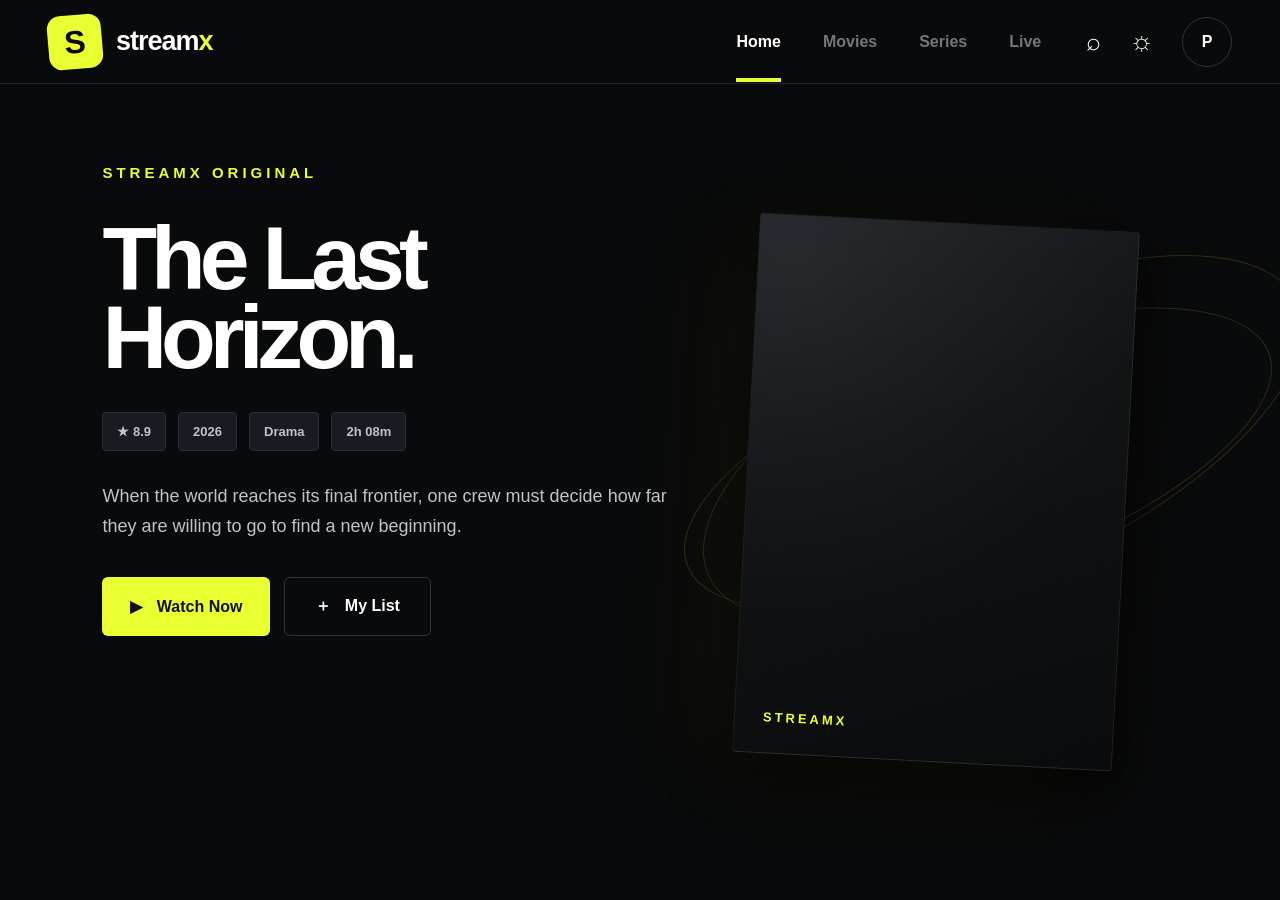
==== index.html @ 81b60640 "Initial commit" ====
<!DOCTYPE html>
<html lang="en">

<head>

    <meta charset="UTF-8">

    <meta name="viewport"
          content="width=device-width, initial-scale=1.0">

    <title>StreamX | Home</title>

    <!-- Separate CSS file -->
    <link rel="stylesheet" href="home.css">

</head>


<body>


    <!-- =====================================================
         NAVBAR
         ===================================================== -->

    <header class="navbar">


        <!-- LOGO -->

        <div class="logo">

            <div class="logo-box">
                S
            </div>

            <div class="logo-text">
                stream<span>x</span>
            </div>

        </div>



        <div class="nav-area">


            <!-- NAVIGATION -->

            <nav class="nav-links">


                <!-- DOES NOT WORK -->

                <span class="nav-link active">
                    Home
                </span>


                


                <!-- ONLY MOVIES WORKS -->

                <a href="movies.html"
                   class="working-link">

                    Movies

                </a>


                <!-- ONLY SERIES WORKS -->

                <a href="series.html"
                   class="working-link">

                    Series

                </a>


                <!-- DOES NOT WORK -->

                <span class="nav-link">
                    Live
                </span>


            </nav>



            <!-- RIGHT SIDE ICONS -->

            <div class="nav-actions">


                <!-- DOES NOT WORK -->

                <span class="nav-icon">
                    ⌕
                </span>


                <!-- DOES NOT WORK -->

                <span class="nav-icon sun">
                    ☼
                </span>


                <!-- DOES NOT WORK -->

                <span class="profile">
                    P
                </span>


            </div>


        </div>


    </header>



    <!-- =====================================================
         HERO SECTION
         ===================================================== -->

    <main class="hero">


        <!-- LEFT SIDE -->

        <div class="hero-left">


            <div class="original">
                STREAMX ORIGINAL
            </div>



            <!-- FEATURED MOVIE TITLE -->

            <h1 class="hero-title">

                The Last<br>
                Horizon.

            </h1>



            <!-- MOVIE INFORMATION -->

            <div class="movie-info">


                <div class="info-box">
                    ★ 8.9
                </div>


                <div class="info-box">
                    2026
                </div>


                <div class="info-box">
                    Drama
                </div>


                <div class="info-box">
                    2h 08m
                </div>


            </div>



            <!-- DESCRIPTION -->

            <p class="description">

                When the world reaches its final frontier,
                one crew must decide how far they are willing
                to go to find a new beginning.

            </p>



            <!-- HERO BUTTONS -->

            <div class="hero-buttons">


                <!-- DOES NOT WORK -->

                <button class="watch-button">

                    <span>▶</span>

                    Watch Now

                </button>


                <!-- DOES NOT WORK -->

                <button class="list-button">

                    ＋ &nbsp; My List

                </button>


            </div>


        </div>



        <!-- RIGHT SIDE -->

        <div class="hero-right">


            <!-- DECORATIVE ORBITS -->

            <div class="orbit"></div>

            <div class="orbit two"></div>



            <!-- POSTER CONTAINER -->

            <div class="poster">

                <div class="poster-label">

                    STREAMX

                </div>

            </div>


        </div>


    </main>


</body>

</html>
---- home.css ----
/* =========================================================
   STREAMX - SHARED CSS
   ========================================================= */

* {
    margin: 0;
    padding: 0;
    box-sizing: border-box;
}

body {
    background: #090a0b;
    color: white;
    font-family: Arial, Helvetica, sans-serif;
    min-height: 100vh;
}


/* =========================================================
   LOGO
   ========================================================= */

.logo {
    display: flex;
    align-items: center;
    gap: 14px;
    font-size: 27px;
    font-weight: 800;
}

.logo-box {
    width: 54px;
    height: 54px;
    background: #eaff32;
    color: #090a0b;
    border-radius: 13px;

    display: flex;
    align-items: center;
    justify-content: center;

    font-size: 32px;
    font-weight: 900;

    transform: rotate(-5deg);
}

.logo-text {
    letter-spacing: -1px;
}

.logo-text span {
    color: #eaff32;
}


/* =========================================================
   HOMEPAGE NAVBAR
   ========================================================= */

.navbar {
    height: 84px;

    border-bottom: 1px solid #202225;

    display: flex;
    align-items: center;
    justify-content: space-between;

    padding: 0 48px;

    background: #090a0b;
}

.nav-area {
    display: flex;
    align-items: center;
    gap: 45px;
}

.nav-links {
    display: flex;
    align-items: center;
    gap: 42px;
}


/* ---------------------------------------------------------
   NON-WORKING NAV ITEMS
   --------------------------------------------------------- */

.nav-link {
    color: #74767b;

    font-size: 16px;
    font-weight: 600;

    text-decoration: none;

    cursor: default;

    position: relative;
    padding: 31px 0;
}


/* Home is shown as active */

.nav-link.active {
    color: white;
}

.nav-link.active::after {
    content: "";

    position: absolute;

    left: 0;
    right: 0;
    bottom: 0;

    height: 4px;

    background: #eaff32;
}


/* ---------------------------------------------------------
   WORKING MOVIES + SERIES LINKS
   --------------------------------------------------------- */

.working-link {
    color: #74767b;

    font-size: 16px;
    font-weight: 600;

    text-decoration: none;

    transition: 0.2s;
}

.working-link:hover {
    color: white;
}


/* =========================================================
   NAVIGATION ICONS
   ========================================================= */

.nav-actions {
    display: flex;
    align-items: center;
    gap: 28px;
}

.nav-icon {
    color: white;

    font-size: 25px;

    cursor: default;
}

.sun {
    font-size: 27px;
}

.profile {
    width: 50px;
    height: 50px;

    border: 1px solid #303338;

    border-radius: 50%;

    display: flex;
    align-items: center;
    justify-content: center;

    font-weight: bold;
    color: white;

    cursor: default;
}


/* =========================================================
   HOMEPAGE HERO
   ========================================================= */

.hero {
    min-height: calc(100vh - 84px);

    display: flex;

    position: relative;

    overflow: hidden;

    padding: 70px 8%;
}

.hero-left {
    width: 55%;

    padding-top: 10px;

    z-index: 2;
}

.original {
    color: #eaff32;

    font-size: 15px;

    font-weight: 900;

    letter-spacing: 4px;

    margin-bottom: 38px;
}

.hero-title {
    font-size: clamp(65px, 7vw, 115px);

    line-height: 0.88;

    letter-spacing: -6px;

    font-weight: 900;

    max-width: 650px;

    margin-bottom: 35px;
}


/* =========================================================
   HERO INFORMATION
   ========================================================= */

.movie-info {
    display: flex;

    gap: 12px;

    margin-bottom: 30px;
}

.info-box {
    background: #181b1f;

    border: 1px solid #292d31;

    border-radius: 4px;

    padding: 11px 14px;

    color: #bfc2c7;

    font-size: 13px;

    font-weight: 600;
}

.description {
    color: #bfc3ca;

    font-size: 18px;

    line-height: 1.7;

    max-width: 700px;

    margin-bottom: 35px;
}


/* =========================================================
   HERO BUTTONS
   ========================================================= */

.hero-buttons {
    display: flex;

    gap: 14px;
}

.watch-button {
    border: none;

    background: #eaff32;

    color: #101112;

    font-size: 16px;

    font-weight: 800;

    padding: 18px 28px;

    border-radius: 6px;

    cursor: pointer;
}

.watch-button span {
    margin-right: 10px;
}

.list-button {
    background: transparent;

    border: 1px solid #303338;

    color: white;

    padding: 18px 30px;

    border-radius: 6px;

    font-size: 16px;

    font-weight: 700;

    cursor: pointer;
}


/* =========================================================
   HERO POSTER
   ========================================================= */

.hero-right {
    width: 45%;

    position: relative;

    display: flex;

    justify-content: center;

    align-items: center;
}
.poster {
    width: 380px;
    height: 540px;
    border: 1px solid rgba(255, 255, 255, 0.07);
    background: linear-gradient(
        160deg,
        #1c2024 0%,
        #111315 40%,
        #0a0b0c 100%
    );
    transform: rotate(3deg);
    position: relative;
    overflow: hidden;
    border-radius: 4px;
    box-shadow: 
        -40px 20px 100px rgba(234, 255, 50, 0.04),
        0 20px 60px rgba(0, 0, 0, 0.8);
}

.poster::before {
    content: "";
    position: absolute;
    inset: 0;
    background: radial-gradient(
        circle at 10% 10%,
        rgba(255, 255, 255, 0.05),
        transparent 60%
    );
    pointer-events: none;
}

.poster-label {
    position: absolute;
    bottom: 28px;
    left: 28px;
    color: #eaff32;
    font-size: 13px;
    font-weight: 900;
    letter-spacing: 3px;
    z-index: 3;
}


/* =========================================================
   ORBIT EFFECT
   ========================================================= */

.orbit {
    position: absolute;

    width: 650px;
    height: 270px;

    border: 1px solid rgba(234, 255, 50, 0.15);

    border-radius: 50%;

    transform: rotate(-25deg);

    right: -150px;

    top: 150px;
}

.orbit.two {
    width: 620px;
    height: 230px;

    right: -110px;
    top: 190px;

    transform: rotate(-20deg);
}


/* =========================================================
   MOVIES / SERIES PAGE
   ========================================================= */

.page {
    padding: 55px 7%;
}

.page-title {
    font-size: 50px;

    font-weight: 900;

    margin-bottom: 10px;
}

.page-subtitle {
    color: #888b90;

    margin-bottom: 35px;
}


/* =========================================================
   FILTER BUTTONS
   ========================================================= */

.filters {
    display: flex;

    gap: 12px;

    flex-wrap: wrap;

    margin-bottom: 40px;
}

.filter-btn {
    background: #151719;

    color: #aaaeb4;

    border: 1px solid #292c30;

    padding: 11px 20px;

    border-radius: 5px;

    cursor: pointer;

    font-weight: 600;

    transition: 0.2s;
}

.filter-btn:hover,
.filter-btn.active {
    background: #eaff32;

    color: #090a0b;

    border-color: #eaff32;
}


/* =========================================================
   MOVIE & SERIES GRIDS
   ========================================================= */

.movie-grid,
.series-grid {
    display: grid;

    grid-template-columns: repeat(4, 1fr);

    gap: 25px;
}


/* =========================================================
   MOVIE + SERIES CARDS
   ========================================================= */

.movie-card,
.series-card {
    background: #111315;

    border: 1px solid #222529;

    border-radius: 8px;

    overflow: hidden;

    transition: 0.25s;

    cursor: pointer;
}

.movie-card:hover,
.series-card:hover {
    transform: translateY(-5px);

    border-color: #454a50;
}


/* =========================================================
   THUMBNAILS
   ========================================================= */

.thumbnail {
    height: 310px;

    position: relative;

    display: flex;

    align-items: flex-end;

    padding: 20px;

    overflow: hidden;

    background-size: cover;

    background-position: center;
}

.thumbnail::after {
    content: "";

    position: absolute;

    inset: 0;

    background:
        linear-gradient(
            transparent 35%,
            rgba(0, 0, 0, 0.85)
        );

    z-index: 1;
}

.thumb-title {
    position: relative;

    z-index: 2;

    font-size: 25px;

    font-weight: 900;

    color: #ffffff;

    text-shadow: 0 2px 4px rgba(0, 0, 0, 0.8);
}


/* =========================================================
   PLAY BUTTON OVERLAY
   ========================================================= */

.play-circle {
    position: absolute;

    z-index: 3;

    top: 50%;
    left: 50%;

    transform: translate(-50%, -50%);

    width: 58px;
    height: 58px;

    border-radius: 50%;

    background: #eaff32;

    color: #090a0b;

    display: flex;

    align-items: center;

    justify-content: center;

    opacity: 0;

    transition: 0.25s;

    font-size: 20px;

    padding-left: 3px;
}

.movie-card:hover .play-circle,
.series-card:hover .play-circle {
    opacity: 1;
}


/* =========================================================
   CARD CONTENT
   ========================================================= */

.card-content {
    padding: 18px;
}

.card-content h3 {
    font-size: 19px;

    margin-bottom: 8px;
}

.meta {
    color: #858990;

    font-size: 13px;

    line-height: 1.6;
}


/* =========================================================
   WATCH BUTTON
   ========================================================= */

.watch-btn {
    width: 100%;

    margin-top: 15px;

    padding: 11px;

    border: none;

    border-radius: 5px;

    background: #eaff32;

    color: #090a0b;

    font-weight: 800;

    cursor: pointer;

    transition: 0.2s;
}

.watch-btn:hover {
    opacity: 0.85;
}


/* =========================================================
   VIDEO MODAL
   ========================================================= */

.modal {
    display: none;

    position: fixed;

    inset: 0;

    background: rgba(0, 0, 0, 0.88);

    z-index: 1000;

    align-items: center;

    justify-content: center;

    padding: 20px;
}

.modal.show {
    display: flex;
}

.modal-box {
    width: min(900px, 100%);

    background: #111315;

    border: 1px solid #303338;

    border-radius: 10px;

    padding: 20px;

    position: relative;
}

.modal-box iframe {
    width: 100%;

    aspect-ratio: 16 / 9;

    display: block;

    border: none;

    border-radius: 6px;
}

.close-btn {
    position: absolute;

    top: -45px;

    right: 0;

    background: transparent;

    border: none;

    color: white;

    font-size: 30px;

    cursor: pointer;
}


/* =========================================================
   RESPONSIVE - TABLET
   ========================================================= */

@media (max-width: 1000px) {

    .navbar {
        padding: 0 25px;
    }

    .nav-links {
        gap: 18px;
    }

    .nav-area {
        gap: 20px;
    }

    .hero {
        padding: 50px 6%;
    }

    .hero-title {
        font-size: 70px;
    }

    .poster {
        width: 300px;

        height: 440px;
    }

    .movie-grid,
    .series-grid {
        grid-template-columns: repeat(3, 1fr);
    }
}


/* =========================================================
   RESPONSIVE - MOBILE
   ========================================================= */

@media (max-width: 750px) {

    .navbar {
        height: auto;

        min-height: 75px;

        padding: 15px 20px;
    }

    .nav-actions {
        display: none;
    }

    .nav-links {
        gap: 15px;
    }

    .nav-link,
    .working-link {
        font-size: 13px;
    }

    .hero {
        flex-direction: column;
    }

    .hero-left,
    .hero-right {
        width: 100%;
    }

    .hero-right {
        margin-top: 60px;
    }

    .hero-title {
        font-size: 65px;
    }

    .movie-grid,
    .series-grid {
        grid-template-columns: repeat(2, 1fr);
    }
}


/* =========================================================
   RESPONSIVE - SMALL MOBILE
   ========================================================= */

@media (max-width: 500px) {

    .movie-grid,
    .series-grid {
        grid-template-columns: 1fr;
    }

    .hero-title {
        font-size: 52px;

        letter-spacing: -3px;
    }

    .movie-info {
        flex-wrap: wrap;
    }

    .hero-buttons {
        flex-direction: column;
    }

    .watch-button,
    .list-button {
        width: 100%;
    }
}
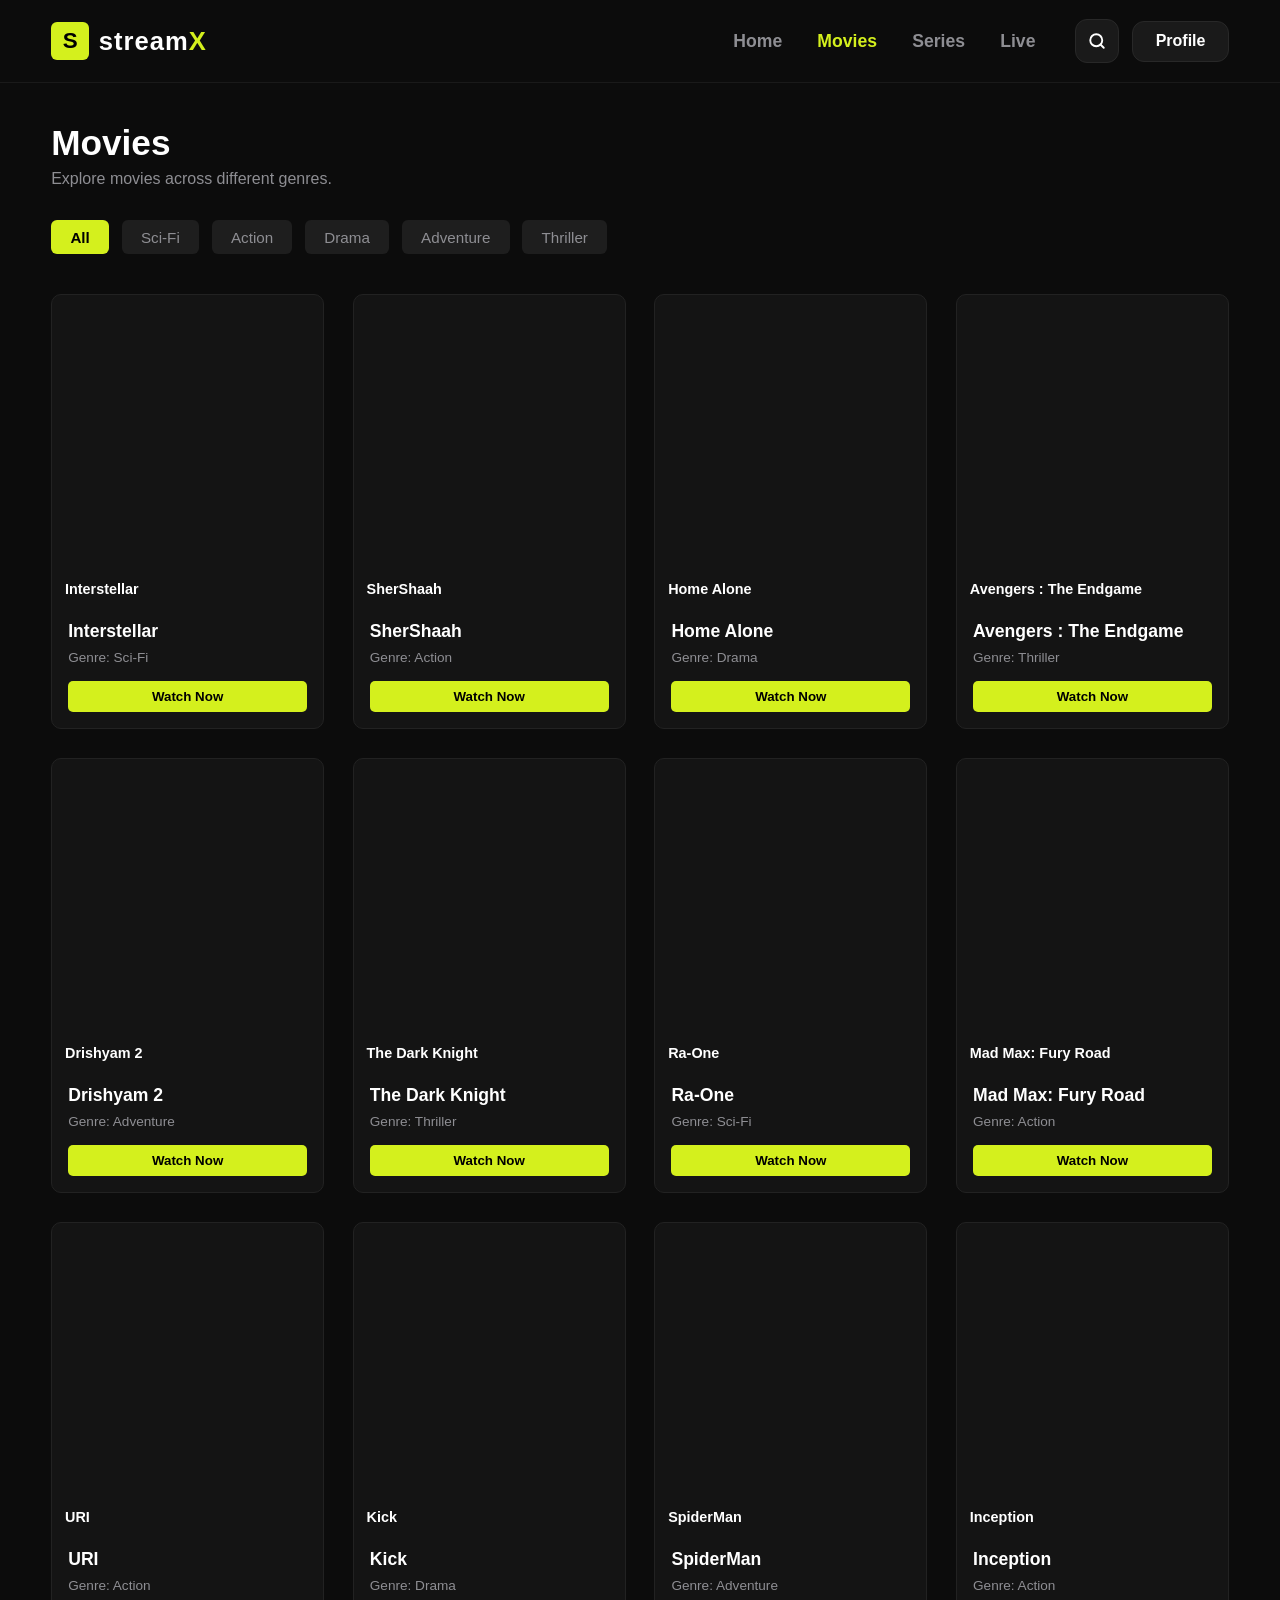
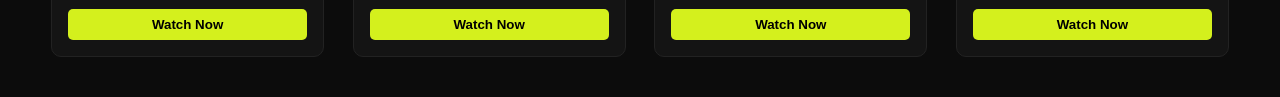
==== commit e36f9377: "Final update bro" ====
--- a/index.html
+++ b/index.html
@@ -2,264 +2,83 @@
 <html lang="en">
 
 <head>
-
     <meta charset="UTF-8">
-
-    <meta name="viewport"
-          content="width=device-width, initial-scale=1.0">
-
-    <title>StreamX | Home</title>
-
-    <!-- Separate CSS file -->
-    <link rel="stylesheet" href="home.css">
-
+    <meta name="viewport" content="width=device-width, initial-scale=1.0">
+    <title>StreamX | Movies</title>
+    <!-- Separate CSS -->
+    <link rel="stylesheet" href="style.css">
 </head>
 
-
 <body>
-
 
     <!-- =====================================================
          NAVBAR
          ===================================================== -->
-
     <header class="navbar">
 
-
         <!-- LOGO -->
-
         <div class="logo">
-
-            <div class="logo-box">
-                S
-            </div>
-
-            <div class="logo-text">
-                stream<span>x</span>
-            </div>
-
+            <div class="logo-box">S</div>
+            <div class="logo-text">stream<span>x</span></div>
         </div>
 
-
-
-        <div class="nav-area">
-
-
-            <!-- NAVIGATION -->
-
+        <!-- UPDATED NAV LINKS & ACTION BUTTONS -->
+        <div class="nav-right">
             <nav class="nav-links">
-
-
-                <!-- DOES NOT WORK -->
-
-                <span class="nav-link active">
-                    Home
-                </span>
-
-
-                
-
-
-                <!-- ONLY MOVIES WORKS -->
-
-                <a href="movies.html"
-                   class="working-link">
-
-                    Movies
-
-                </a>
-
-
-                <!-- ONLY SERIES WORKS -->
-
-                <a href="series.html"
-                   class="working-link">
-
-                    Series
-
-                </a>
-
-
-                <!-- DOES NOT WORK -->
-
-                <span class="nav-link">
-                    Live
-                </span>
-
-
+                <a href="index.html" class="working-link">Home</a>
+                <a href="movies.html" class="working-link active">Movies</a>
+                <a href="series.html" class="working-link">Series</a>
+                <a href="#" class="working-link">Live</a>
             </nav>
 
-
-
-            <!-- RIGHT SIDE ICONS -->
-
             <div class="nav-actions">
-
-
-                <!-- DOES NOT WORK -->
-
-                <span class="nav-icon">
-                    ⌕
-                </span>
-
-
-                <!-- DOES NOT WORK -->
-
-                <span class="nav-icon sun">
-                    ☼
-                </span>
-
-
-                <!-- DOES NOT WORK -->
-
-                <span class="profile">
-                    P
-                </span>
-
-
+                <button class="icon-btn search-btn" aria-label="Search">
+                    <svg width="18" height="18" viewBox="0 0 24 24" fill="none" stroke="currentColor" stroke-width="2.5" stroke-linecap="round" stroke-linejoin="round">
+                        <circle cx="11" cy="11" r="8"></circle>
+                        <line x1="21" y1="21" x2="16.65" y2="16.65"></line>
+                    </svg>
+                </button>
+                <a href="#" class="profile-btn">Profile</a>
             </div>
-
-
         </div>
-
 
     </header>
 
+    <!-- =====================================================
+         MOVIES PAGE
+         ===================================================== -->
+    <main class="page">
 
+        <h1 class="page-title">Movies</h1>
+        <p class="page-subtitle">Explore movies across different genres.</p>
 
-    <!-- =====================================================
-         HERO SECTION
-         ===================================================== -->
-
-    <main class="hero">
-
-
-        <!-- LEFT SIDE -->
-
-        <div class="hero-left">
-
-
-            <div class="original">
-                STREAMX ORIGINAL
-            </div>
-
-
-
-            <!-- FEATURED MOVIE TITLE -->
-
-            <h1 class="hero-title">
-
-                The Last<br>
-                Horizon.
-
-            </h1>
-
-
-
-            <!-- MOVIE INFORMATION -->
-
-            <div class="movie-info">
-
-
-                <div class="info-box">
-                    ★ 8.9
-                </div>
-
-
-                <div class="info-box">
-                    2026
-                </div>
-
-
-                <div class="info-box">
-                    Drama
-                </div>
-
-
-                <div class="info-box">
-                    2h 08m
-                </div>
-
-
-            </div>
-
-
-
-            <!-- DESCRIPTION -->
-
-            <p class="description">
-
-                When the world reaches its final frontier,
-                one crew must decide how far they are willing
-                to go to find a new beginning.
-
-            </p>
-
-
-
-            <!-- HERO BUTTONS -->
-
-            <div class="hero-buttons">
-
-
-                <!-- DOES NOT WORK -->
-
-                <button class="watch-button">
-
-                    <span>▶</span>
-
-                    Watch Now
-
-                </button>
-
-
-                <!-- DOES NOT WORK -->
-
-                <button class="list-button">
-
-                    ＋ &nbsp; My List
-
-                </button>
-
-
-            </div>
-
-
+        <!-- FILTERS -->
+        <div class="filters">
+            <button class="filter-btn active" data-type="movie" data-genre="All">All</button>
+            <button class="filter-btn" data-type="movie" data-genre="Sci-Fi">Sci-Fi</button>
+            <button class="filter-btn" data-type="movie" data-genre="Action">Action</button>
+            <button class="filter-btn" data-type="movie" data-genre="Drama">Drama</button>
+            <button class="filter-btn" data-type="movie" data-genre="Adventure">Adventure</button>
+            <button class="filter-btn" data-type="movie" data-genre="Thriller">Thriller</button>
         </div>
 
-
-
-        <!-- RIGHT SIDE -->
-
-        <div class="hero-right">
-
-
-            <!-- DECORATIVE ORBITS -->
-
-            <div class="orbit"></div>
-
-            <div class="orbit two"></div>
-
-
-
-            <!-- POSTER CONTAINER -->
-
-            <div class="poster">
-
-                <div class="poster-label">
-
-                    STREAMX
-
-                </div>
-
-            </div>
-
-
-        </div>
-
+        <!-- MOVIE CARDS CONTAINER -->
+        <div id="movieGrid" class="movie-grid"></div>
 
     </main>
 
+    <!-- =====================================================
+         VIDEO MODAL
+         ===================================================== -->
+    <div id="videoModal" class="modal">
+        <div class="modal-box">
+            <button id="closeModal" class="close-btn">×</button>
+            <iframe id="videoPlayer" src="" allow="autoplay; encrypted-media" allowfullscreen></iframe>
+        </div>
+    </div>
+
+    <!-- JAVASCRIPT -->
+    <script src="script.js"></script>
 
 </body>
 
--- a/style.css
+++ b/style.css
@@ -0,0 +1,393 @@
+/* =========================================================
+   STREAMX - STYLESHEET (BLACK & LIME THEME)
+   ========================================================= */
+
+/* --- RESET & GLOBAL STYLES --- */
+* {
+    margin: 0;
+    padding: 0;
+    box-sizing: border-box;
+    font-family: 'Segoe UI', Tahoma, Geneva, Verdana, sans-serif;
+}
+
+body {
+    background-color: #0c0c0c;
+    color: #ffffff;
+    min-height: 100vh;
+    display: flex;
+    flex-direction: column;
+}
+
+a {
+    text-decoration: none;
+    color: inherit;
+}
+
+/* --- NAVBAR --- */
+.navbar {
+    display: flex;
+    justify-content: space-between;
+    align-items: center;
+    padding: 1.2rem 4%;
+    background-color: #0c0c0c;
+    border-bottom: 1px solid #1a1a1a;
+    position: sticky;
+    top: 0;
+    z-index: 100;
+}
+
+.logo {
+    display: flex;
+    align-items: center;
+    gap: 0.6rem;
+}
+
+.logo-box {
+    background-color: #d4f01d;
+    color: #000000;
+    font-weight: 800;
+    font-size: 1.4rem;
+    width: 38px;
+    height: 38px;
+    display: flex;
+    align-items: center;
+    justify-content: center;
+    border-radius: 6px;
+}
+
+.logo-text {
+    font-size: 1.6rem;
+    font-weight: 700;
+    letter-spacing: 1px;
+    text-transform: lowercase;
+}
+
+.logo-text span {
+    color: #d4f01d;
+    text-transform: uppercase;
+}
+
+/* RIGHT side nav wrapper */
+.nav-right {
+    display: flex;
+    align-items: center;
+    gap: 2.5rem;
+}
+
+.nav-links {
+    display: flex;
+    align-items: center;
+    gap: 2.2rem;
+}
+
+.working-link {
+    font-size: 1.1rem;
+    font-weight: 600;
+    color: #8e8e93;
+    transition: color 0.2s ease-in-out;
+    padding: 0.3rem 0;
+}
+
+.working-link:hover {
+    color: #ffffff;
+}
+
+.working-link.active {
+    color: #d4f01d;
+}
+
+/* SEARCH & PROFILE BUTTONS */
+.nav-actions {
+    display: flex;
+    align-items: center;
+    gap: 0.8rem;
+}
+
+.icon-btn {
+    background-color: #1a1a1a;
+    border: 1px solid #282828;
+    color: #ffffff;
+    width: 44px;
+    height: 44px;
+    border-radius: 12px;
+    display: flex;
+    align-items: center;
+    justify-content: center;
+    cursor: pointer;
+    transition: background-color 0.2s ease, border-color 0.2s ease;
+}
+
+.icon-btn:hover {
+    background-color: #262626;
+    border-color: #383838;
+}
+
+.profile-btn {
+    background-color: #1a1a1a;
+    border: 1px solid #282828;
+    color: #ffffff;
+    padding: 0.65rem 1.4rem;
+    border-radius: 12px;
+    font-weight: 700;
+    font-size: 1rem;
+    transition: background-color 0.2s ease, border-color 0.2s ease;
+    display: inline-flex;
+    align-items: center;
+    justify-content: center;
+}
+
+.profile-btn:hover {
+    background-color: #262626;
+    border-color: #383838;
+}
+
+/* --- MAIN PAGE CONTENT --- */
+.page {
+    flex: 1;
+    padding: 2.5rem 4%;
+    max-width: 1400px;
+    margin: 0 auto;
+    width: 100%;
+}
+
+.page-title {
+    font-size: 2.2rem;
+    font-weight: 700;
+    margin-bottom: 0.4rem;
+}
+
+.page-subtitle {
+    color: #8e8e93;
+    font-size: 1rem;
+    margin-bottom: 2rem;
+}
+
+/* --- FILTERS --- */
+.filters {
+    display: flex;
+    flex-wrap: wrap;
+    gap: 0.8rem;
+    margin-bottom: 2.5rem;
+}
+
+.filter-btn {
+    background-color: #1e1e1e;
+    color: #8e8e93;
+    border: none;
+    padding: 0.55rem 1.2rem;
+    border-radius: 6px;
+    cursor: pointer;
+    font-size: 0.95rem;
+    transition: all 0.2s ease-in-out;
+}
+
+.filter-btn:hover {
+    background-color: #2a2a2a;
+    color: #ffffff;
+}
+
+.filter-btn.active {
+    background-color: #d4f01d;
+    color: #000000;
+    font-weight: 600;
+}
+
+/* --- MEDIA GRID & CARDS --- */
+.movie-grid,
+.series-grid {
+    display: grid;
+    grid-template-columns: repeat(auto-fill, minmax(220px, 1fr));
+    gap: 1.8rem;
+}
+
+.movie-card,
+.series-card {
+    background-color: #141414;
+    border: 1px solid #222222;
+    border-radius: 10px;
+    overflow: hidden;
+    cursor: pointer;
+    transition: transform 0.25s ease-in-out, box-shadow 0.25s ease-in-out, border-color 0.25s ease-in-out;
+    display: flex;
+    flex-direction: column;
+}
+
+.movie-card:hover,
+.series-card:hover {
+    transform: translateY(-7px);
+    border-color: #333333;
+    box-shadow: 0 10px 20px rgba(0, 0, 0, 0.6);
+}
+
+.thumbnail {
+    width: 100%;
+    height: 310px;
+    background-size: cover;
+    background-position: center;
+    position: relative;
+    display: flex;
+    align-items: flex-end;
+}
+
+/* Play Overlay Icon */
+.play-circle {
+    position: absolute;
+    top: 50%;
+    left: 50%;
+    transform: translate(-50%, -50%);
+    width: 50px;
+    height: 50px;
+    background-color: rgba(212, 240, 29, 0.9);
+    color: #000000;
+    border-radius: 50%;
+    display: flex;
+    align-items: center;
+    justify-content: center;
+    font-size: 1.2rem;
+    opacity: 0;
+    transition: opacity 0.25s ease-in-out, transform 0.25s ease-in-out;
+    padding-left: 3px; /* visual center for play arrow */
+}
+
+.movie-card:hover .play-circle,
+.series-card:hover .play-circle {
+    opacity: 1;
+    transform: translate(-50%, -50%) scale(1.1);
+}
+
+.thumb-title {
+    width: 100%;
+    background: linear-gradient(transparent, rgba(20, 20, 20, 0.95));
+    padding: 1rem 0.8rem 0.5rem 0.8rem;
+    font-size: 0.9rem;
+    font-weight: 600;
+    color: #ffffff;
+    white-space: nowrap;
+    overflow: hidden;
+    text-overflow: ellipsis;
+}
+
+.card-content {
+    padding: 1rem;
+    display: flex;
+    flex-direction: column;
+    gap: 0.5rem;
+    flex: 1;
+    justify-content: space-between;
+}
+
+.card-content h3 {
+    font-size: 1.1rem;
+    font-weight: 600;
+    color: #ffffff;
+    white-space: nowrap;
+    overflow: hidden;
+    text-overflow: ellipsis;
+}
+
+.card-content .meta {
+    font-size: 0.85rem;
+    color: #8e8e93;
+}
+
+.watch-btn {
+    margin-top: 0.5rem;
+    background-color: #d4f01d;
+    color: #000000;
+    border: none;
+    padding: 0.5rem 0;
+    border-radius: 5px;
+    font-weight: 600;
+    cursor: pointer;
+    transition: background-color 0.2s ease-in-out;
+}
+
+.watch-btn:hover {
+    background-color: #e5ff24;
+}
+
+/* --- VIDEO MODAL --- */
+.modal {
+    display: none;
+    position: fixed;
+    top: 0;
+    left: 0;
+    width: 100vw;
+    height: 100vh;
+    background-color: rgba(0, 0, 0, 0.85);
+    z-index: 1000;
+    justify-content: center;
+    align-items: center;
+    opacity: 0;
+    transition: opacity 0.3s ease;
+}
+
+.modal.show {
+    display: flex;
+    opacity: 1;
+}
+
+.modal-box {
+    position: relative;
+    width: 90%;
+    max-width: 900px;
+    aspect-ratio: 16 / 9;
+    background-color: #000;
+    border-radius: 8px;
+    overflow: hidden;
+    box-shadow: 0 0 25px rgba(212, 240, 29, 0.2);
+}
+
+.modal-box iframe {
+    width: 100%;
+    height: 100%;
+    border: none;
+}
+
+.close-btn {
+    position: absolute;
+    top: -12px;
+    right: -12px;
+    width: 36px;
+    height: 36px;
+    background-color: #d4f01d;
+    color: #000000;
+    border: none;
+    border-radius: 50%;
+    font-size: 1.5rem;
+    font-weight: bold;
+    cursor: pointer;
+    z-index: 1010;
+    line-height: 1;
+    display: flex;
+    align-items: center;
+    justify-content: center;
+    box-shadow: 0 2px 10px rgba(0, 0, 0, 0.5);
+}
+
+.close-btn:hover {
+    background-color: #ffffff;
+}
+
+/* --- RESPONSIVE ADJUSTMENTS --- */
+@media (max-width: 768px) {
+    .navbar {
+        flex-direction: column;
+        gap: 1rem;
+    }
+
+    .nav-right {
+        flex-direction: column;
+        gap: 1rem;
+    }
+
+    .movie-grid,
+    .series-grid {
+        grid-template-columns: repeat(auto-fill, minmax(150px, 1fr));
+        gap: 1rem;
+    }
+
+    .thumbnail {
+        height: 220px;
+    }
+}
